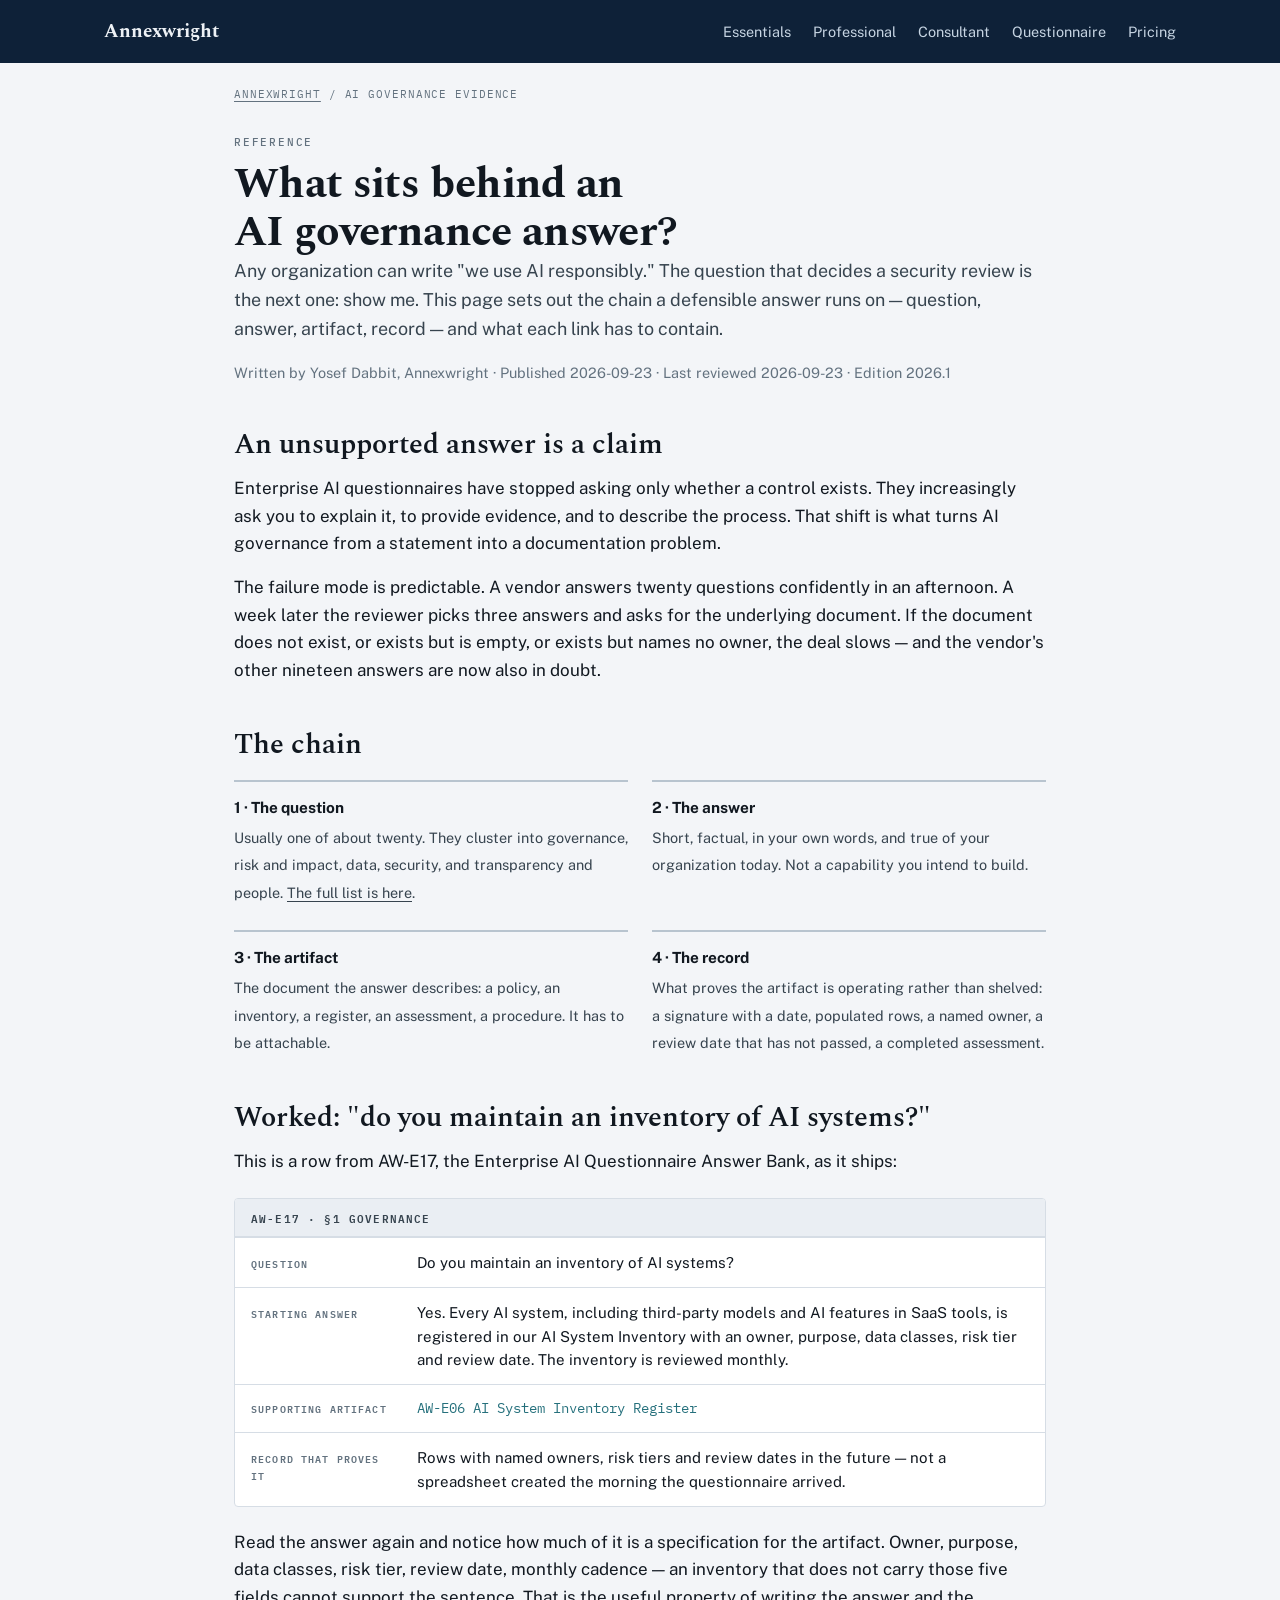
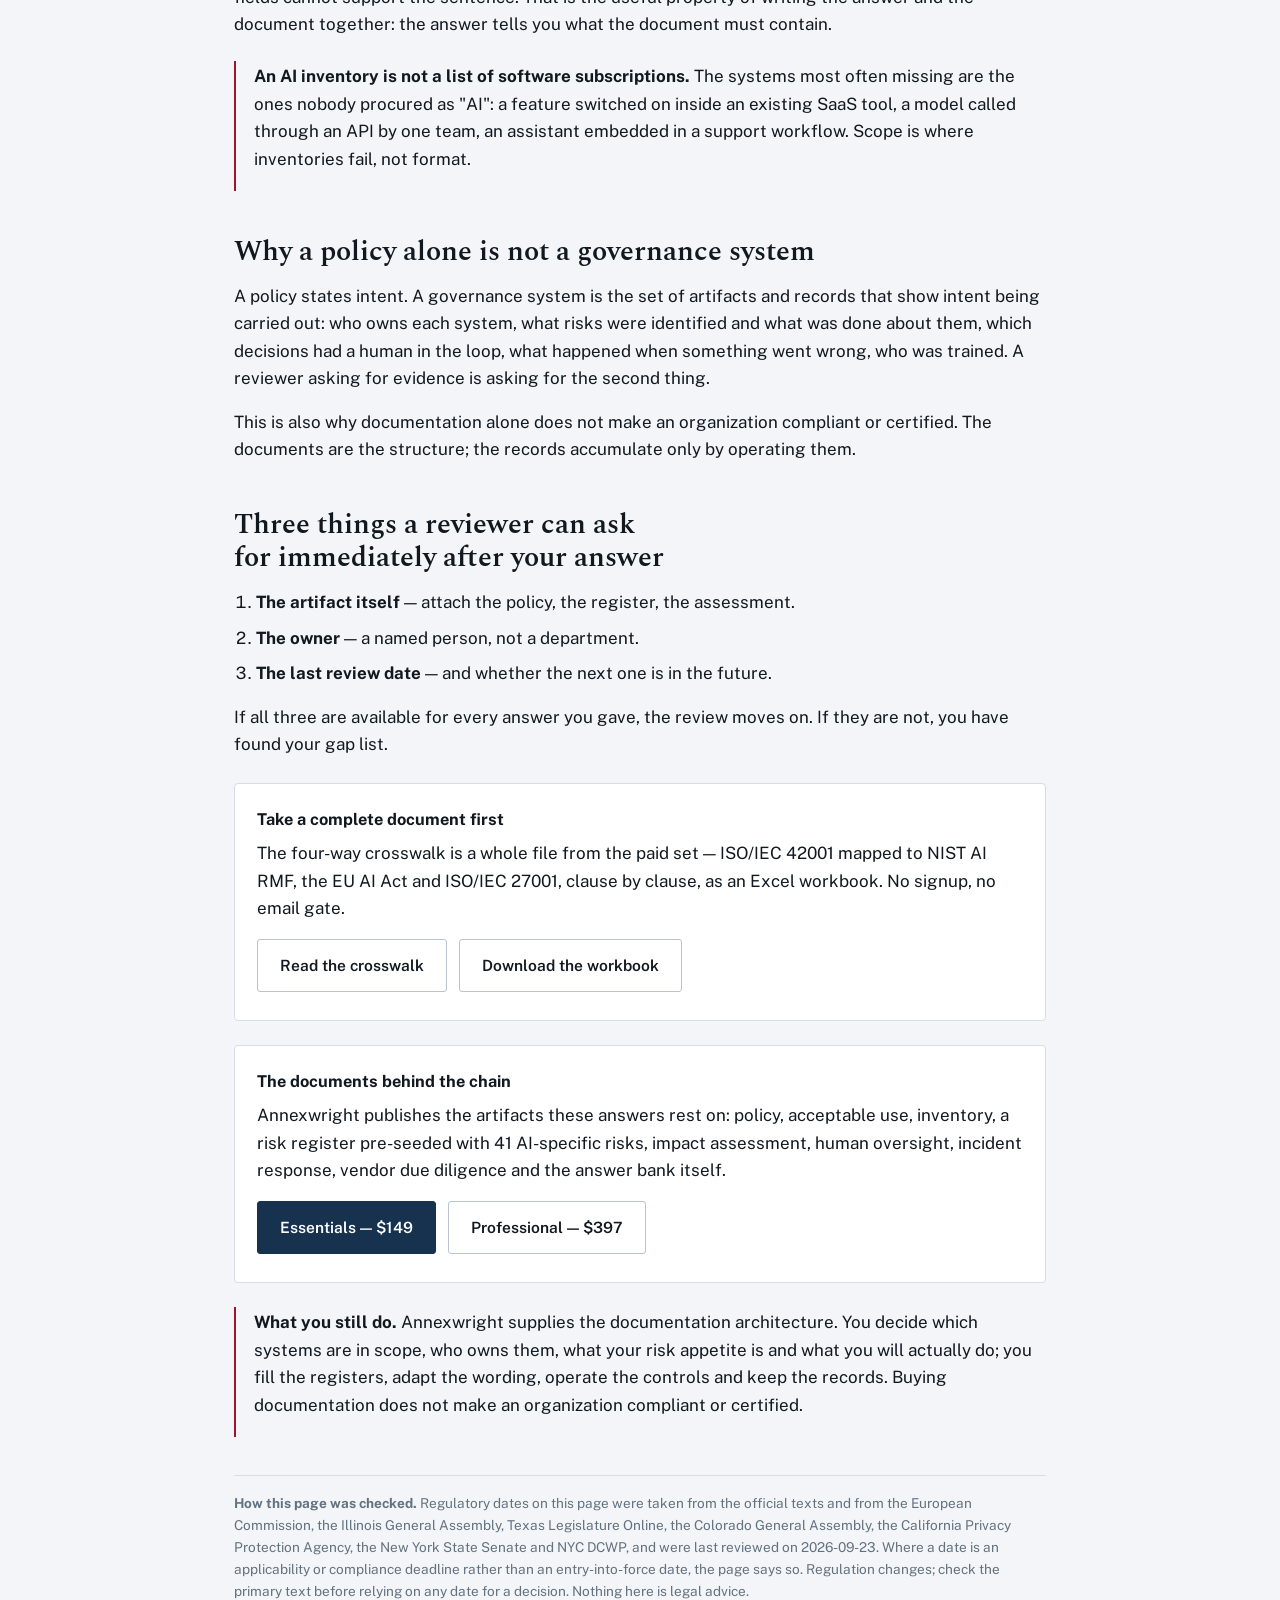
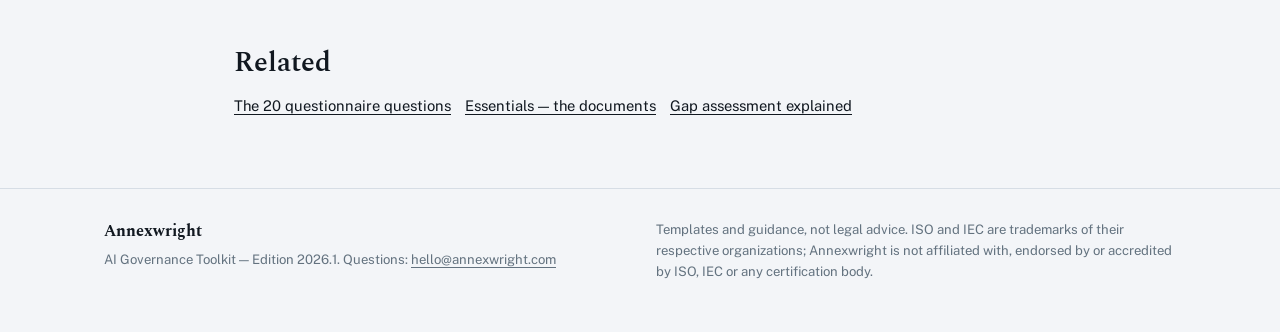
==== ai-governance-evidence/index.html @ bf2aacef "Add files via upload" ====
<!doctype html>
<html lang="en">
<head>
<meta charset="utf-8">
<meta name="viewport" content="width=device-width, initial-scale=1">
<title>What sits behind an AI governance answer? Question, answer, artifact, record</title>
<link rel="canonical" href="https://annexwright.com/ai-governance-evidence/">
<meta name="robots" content="index,follow">
<meta name="description" content="An AI governance answer is only as strong as the artifact and record behind it. The chain from questionnaire question to supporting document to the record that proves it is operating, with a real worked example.">
<meta property="og:title" content="What sits behind an AI governance answer? Question, answer, artifact, record">
<meta property="og:description" content="An AI governance answer is only as strong as the artifact and record behind it. The chain from questionnaire question to supporting document to the record that proves it is operating, with a real worked example.">
<meta property="og:type" content="article">
<meta property="og:url" content="https://annexwright.com/ai-governance-evidence/">
<meta property="og:image" content="https://annexwright.com/og-image.png">
<meta property="og:image:width" content="1200">
<meta property="og:image:height" content="630">
<meta property="og:image:alt" content="Annexwright — the editable policies, registers, assessments and documentation structure behind your AI governance answers.">
<meta property="og:site_name" content="Annexwright">
<meta name="twitter:card" content="summary_large_image">
<meta name="twitter:title" content="What sits behind an AI governance answer? Question, answer, artifact, record">
<meta name="twitter:description" content="An AI governance answer is only as strong as the artifact and record behind it. The chain from questionnaire question to supporting document to the record that proves it is operating, with a real worked example.">
<meta name="twitter:image" content="https://annexwright.com/og-image.png">
<link rel="icon" href="/favicon.svg" type="image/svg+xml"><link rel="apple-touch-icon" href="/apple-touch-icon.png">
<link rel="preconnect" href="https://fonts.googleapis.com"><link rel="preconnect" href="https://fonts.gstatic.com" crossorigin><link rel="stylesheet" href="https://fonts.googleapis.com/css2?family=Spectral:ital,wght@0,400;0,600;0,700;1,400&family=Public+Sans:wght@400;500;600;700&family=IBM+Plex+Mono:wght@400;500;600&display=swap">
<style>
:root{--paper:#F3F5F8;--surface:#FFFFFF;--surface-2:#EAEEF3;--ink:#111820;--ink-2:#37444F;--muted:#63727F;
--line:#D6DDE5;--line-strong:#B8C4CF;--navy:#16324F;--navy-2:#0E2138;--crimson:#A4122F;--teal:#25707C;
--serif:"Spectral",Georgia,"Times New Roman",serif;--sans:"Public Sans",-apple-system,BlinkMacSystemFont,"Segoe UI",Helvetica,Arial,sans-serif;
--mono:"IBM Plex Mono",ui-monospace,"SF Mono",Menlo,Consolas,monospace;--wrap:860px}
@media (prefers-color-scheme:dark){:root:not([data-theme="light"]){--paper:#0D1319;--surface:#151D25;--surface-2:#1D2831;--ink:#EDF1F5;--ink-2:#C3CDD6;
--muted:#8A99A6;--line:#27333D;--line-strong:#3A4854;--navy:#9FC0DE;--navy-2:#0A1119;--crimson:#F0798E;--teal:#63BECB}}
*{box-sizing:border-box}html,body{margin:0;padding:0}
body{background:var(--paper);color:var(--ink);font-family:var(--sans);font-size:17px;line-height:1.62;-webkit-font-smoothing:antialiased;overflow-x:hidden}
.wrap{max-width:var(--wrap);margin:0 auto;padding:0 24px}
a{color:inherit}.ilink{color:inherit;text-decoration:underline;text-underline-offset:3px;text-decoration-thickness:1px}
h1,h2,h3{margin:0;text-wrap:balance}
h1{font-family:var(--serif);font-weight:700;font-size:clamp(1.9rem,4.2vw,2.7rem);line-height:1.1;letter-spacing:-.015em}
h2{font-family:var(--serif);font-weight:600;font-size:clamp(1.35rem,2.4vw,1.75rem);line-height:1.2;margin:44px 0 14px}
h3{font-family:var(--sans);font-weight:700;font-size:1.02rem;margin:26px 0 8px}
p{margin:0 0 16px}ul,ol{margin:0 0 16px;padding-left:22px}li{margin:0 0 8px}
.eyebrow{font-family:var(--mono);font-size:.7rem;letter-spacing:.16em;text-transform:uppercase;color:var(--muted);font-weight:500;margin:0 0 10px}
.lede{font-size:1.12rem;color:var(--ink-2);margin:0 0 18px}
.small{font-size:.9rem;color:var(--muted);line-height:1.55}
.masthead{background:var(--navy-2);color:#EDF1F5;padding:16px 0}
.masthead .wrap{display:flex;align-items:center;justify-content:space-between;gap:16px;flex-wrap:wrap;max-width:1120px}
.brand{font-family:var(--serif);font-size:1.2rem;font-weight:700;text-decoration:none}
.masthead nav{display:flex;gap:22px;font-size:.9rem;color:#C6D4E2;flex-wrap:wrap}
.masthead nav a{text-decoration:none}.masthead nav a:hover{color:#fff;text-decoration:underline;text-underline-offset:3px}
.crumbs{font-family:var(--mono);font-size:.7rem;letter-spacing:.08em;text-transform:uppercase;color:var(--muted);padding:22px 0 0}
main{padding:14px 0 40px}
.btn{display:inline-flex;align-items:center;gap:8px;font-weight:600;font-size:.97rem;padding:13px 22px;border-radius:3px;
text-decoration:none;border:1px solid transparent;transition:transform .12s ease}
.btn-primary{background:var(--navy);color:var(--surface);border-color:var(--navy)}
@media (prefers-color-scheme:dark){:root:not([data-theme="light"]) .btn-primary{color:var(--navy-2)}}
.btn-primary:hover{transform:translateY(-1px)}
.btn-ghost{background:transparent;color:var(--ink);border-color:var(--line-strong)}
.cta-row{display:flex;gap:12px;flex-wrap:wrap;align-items:center;margin:8px 0 6px}
.box{border:1px solid var(--line);border-radius:4px;background:var(--surface);padding:22px;margin:24px 0}
.box h3{margin-top:0}
.rule{border-left:2px solid var(--crimson);padding:2px 0 2px 18px;margin:22px 0}
.sample{border:1px solid var(--line);border-radius:4px;overflow:hidden;background:var(--surface);margin:22px 0}
.sample-head{padding:10px 16px;background:var(--surface-2);border-bottom:1px solid var(--line);font-family:var(--mono);
font-size:.66rem;letter-spacing:.11em;text-transform:uppercase;color:var(--ink-2);font-weight:600}
.srow{display:grid;grid-template-columns:150px 1fr;gap:16px;padding:13px 16px;border-top:1px solid var(--line);align-items:baseline}
.srow:first-of-type{border-top:none}
@media (max-width:640px){.srow{grid-template-columns:1fr;gap:3px}}
.srow .lbl{font-family:var(--mono);font-size:.65rem;letter-spacing:.11em;text-transform:uppercase;color:var(--muted);font-weight:600}
.srow .val{font-size:.94rem;color:var(--ink);line-height:1.55}
.srow .val.ev{font-family:var(--mono);font-size:.85rem;color:var(--teal)}
.grid2{display:grid;grid-template-columns:1fr 1fr;gap:24px;margin:18px 0}
@media (max-width:720px){.grid2{grid-template-columns:1fr;gap:16px}}
.gitem{border-top:2px solid var(--line-strong);padding-top:13px}
.gitem b{display:block;font-size:.96rem;margin-bottom:4px}
.gitem span{font-size:.9rem;color:var(--ink-2);line-height:1.5}
details{border-top:1px solid var(--line);border-bottom:1px solid var(--line)}
details+details{border-top:none}
details>summary{list-style:none;cursor:pointer;padding:16px 0;display:flex;justify-content:space-between;gap:18px;font-weight:600;font-size:.98rem}
details>summary::-webkit-details-marker{display:none}
details>summary::after{content:"+";font-family:var(--mono);color:var(--muted)}
details[open]>summary::after{content:"\2212"}
details .body{padding:0 0 18px;font-size:.94rem;color:var(--ink-2);max-width:700px}
.pricebar{display:flex;gap:26px;flex-wrap:wrap;align-items:baseline;font-family:var(--mono);margin:6px 0 16px}
.pricebar b{font-size:1.5rem;color:var(--ink)}
.pricebar span{font-size:.8rem;color:var(--muted)}
.method{font-size:.85rem;color:var(--muted);border-top:1px solid var(--line);padding-top:16px;margin-top:38px}
.method a{color:inherit}
footer{border-top:1px solid var(--line);padding:30px 0 50px;font-size:.82rem;color:var(--muted);margin-top:30px}
footer .wrap{display:flex;justify-content:space-between;gap:18px;flex-wrap:wrap;max-width:1120px}
footer .fb{font-family:var(--serif);font-size:1rem;font-weight:700;color:var(--ink);display:block;margin-bottom:4px}
.related{display:flex;gap:14px;flex-wrap:wrap;margin:10px 0 0;font-size:.92rem}
</style>
<script type="application/ld+json">{"@context":"https://schema.org","@graph":[{"@type":"Organization","@id":"https://annexwright.com/#org","name":"Annexwright","url":"https://annexwright.com/","logo":"https://annexwright.com/apple-touch-icon.png","email":"hello@annexwright.com","description":"Independent product studio publishing editable ISO/IEC 42001 and EU AI Act governance documentation systems."},{"@type":"Article","headline":"What sits behind an AI governance answer?","description":"The chain from question to answer to supporting governance artifact to the record that proves the artifact is operating.","mainEntityOfPage":"https://annexwright.com/ai-governance-evidence/","image":"https://annexwright.com/og-image.png","author":{"@type":"Person","name":"Yosef Dabbit","url":"https://annexwright.com/#about-honest"},"publisher":{"@id":"https://annexwright.com/#org"},"datePublished":"2026-09-23","dateModified":"2026-09-23","inLanguage":"en"},{"@type":"BreadcrumbList","itemListElement":[{"@type":"ListItem","position":1,"name":"Annexwright","item":"https://annexwright.com/"},{"@type":"ListItem","position":2,"name":"What sits behind an AI governance answer?","item":"https://annexwright.com/ai-governance-evidence/"}]}]}</script>
</head>
<body>
<header class="masthead"><div class="wrap"><a class="brand" href="/">Annexwright</a><nav><a href="/essentials/">Essentials</a><a href="/professional/">Professional</a><a href="/consultant/">Consultant</a><a href="/ai-security-questionnaire/">Questionnaire</a><a href="/#pricing">Pricing</a></nav></div></header>
<div class="wrap"><p class="crumbs"><a class="ilink" href="/">Annexwright</a> / AI governance evidence</p></div>
<main><div class="wrap">

<p class="eyebrow">Reference</p>
<h1>What sits behind an AI governance answer?</h1>
<p class="lede">Any organization can write "we use AI responsibly." The question that decides a security review is the next
one: show me. This page sets out the chain a defensible answer runs on — question, answer, artifact, record — and what each
link has to contain.</p>
<p class="small">Written by Yosef Dabbit, Annexwright · Published 2026-09-23 · Last reviewed 2026-09-23 · Edition 2026.1</p>

<h2>An unsupported answer is a claim</h2>
<p>Enterprise AI questionnaires have stopped asking only whether a control exists. They increasingly ask you to explain it,
to provide evidence, and to describe the process. That shift is what turns AI governance from a statement into a
documentation problem.</p>
<p>The failure mode is predictable. A vendor answers twenty questions confidently in an afternoon. A week later the reviewer
picks three answers and asks for the underlying document. If the document does not exist, or exists but is empty, or exists
but names no owner, the deal slows — and the vendor's other nineteen answers are now also in doubt.</p>

<h2>The chain</h2>
<div class="grid2">
<div class="gitem"><b>1 · The question</b><span>Usually one of about twenty. They cluster into governance, risk and impact,
data, security, and transparency and people.
<a class="ilink" href="/ai-security-questionnaire/">The full list is here</a>.</span></div>
<div class="gitem"><b>2 · The answer</b><span>Short, factual, in your own words, and true of your organization today. Not a
capability you intend to build.</span></div>
<div class="gitem"><b>3 · The artifact</b><span>The document the answer describes: a policy, an inventory, a register, an
assessment, a procedure. It has to be attachable.</span></div>
<div class="gitem"><b>4 · The record</b><span>What proves the artifact is operating rather than shelved: a signature with a
date, populated rows, a named owner, a review date that has not passed, a completed assessment.</span></div>
</div>

<h2>Worked: "do you maintain an inventory of AI systems?"</h2>
<p>This is a row from AW-E17, the Enterprise AI Questionnaire Answer Bank, as it ships:</p>
<div class="sample">
<div class="sample-head">AW-E17 · §1 Governance</div>
<div class="srow"><span class="lbl">Question</span><span class="val">Do you maintain an inventory of AI systems?</span></div>
<div class="srow"><span class="lbl">Starting answer</span><span class="val">Yes. Every AI system, including third-party models
and AI features in SaaS tools, is registered in our AI System Inventory with an owner, purpose, data classes, risk tier and
review date. The inventory is reviewed monthly.</span></div>
<div class="srow"><span class="lbl">Supporting artifact</span><span class="val ev">AW-E06 AI System Inventory Register</span></div>
<div class="srow"><span class="lbl">Record that proves it</span><span class="val">Rows with named owners, risk tiers and review
dates in the future — not a spreadsheet created the morning the questionnaire arrived.</span></div>
</div>
<p>Read the answer again and notice how much of it is a specification for the artifact. Owner, purpose, data classes, risk
tier, review date, monthly cadence — an inventory that does not carry those five fields cannot support the sentence. That is
the useful property of writing the answer and the document together: the answer tells you what the document must contain.</p>

<div class="rule"><p><strong>An AI inventory is not a list of software subscriptions.</strong> The systems most often missing
are the ones nobody procured as "AI": a feature switched on inside an existing SaaS tool, a model called through an API by one
team, an assistant embedded in a support workflow. Scope is where inventories fail, not format.</p></div>

<h2>Why a policy alone is not a governance system</h2>
<p>A policy states intent. A governance system is the set of artifacts and records that show intent being carried out:
who owns each system, what risks were identified and what was done about them, which decisions had a human in the loop, what
happened when something went wrong, who was trained. A reviewer asking for evidence is asking for the second thing.</p>
<p>This is also why documentation alone does not make an organization compliant or certified. The documents are the structure;
the records accumulate only by operating them.</p>

<h2>Three things a reviewer can ask for immediately after your answer</h2>
<ol>
<li><strong>The artifact itself</strong> — attach the policy, the register, the assessment.</li>
<li><strong>The owner</strong> — a named person, not a department.</li>
<li><strong>The last review date</strong> — and whether the next one is in the future.</li>
</ol>
<p>If all three are available for every answer you gave, the review moves on. If they are not, you have found your gap list.</p>

<div class="box"><h3>Take a complete document first</h3><p>The four-way crosswalk is a whole file from the paid set — ISO/IEC 42001 mapped to NIST AI RMF, the EU AI Act and ISO/IEC 27001, clause by clause, as an Excel workbook. No signup, no email gate.</p><div class="cta-row"><a class="btn btn-ghost" href="/iso-42001-crosswalk/">Read the crosswalk</a><a class="btn btn-ghost" href="https://annexwright.com/iso-42001-crosswalk/AW-P09-Four-Way-Framework-Crosswalk.xlsx">Download the workbook</a></div></div>
<div class="box"><h3>The documents behind the chain</h3>
<p>Annexwright publishes the artifacts these answers rest on: policy, acceptable use, inventory, a risk register pre-seeded
with 41 AI-specific risks, impact assessment, human oversight, incident response, vendor due diligence and the answer bank
itself.</p>
<div class="cta-row"><a class="btn btn-primary" href="/essentials/">Essentials — $149</a>
<a class="btn btn-ghost" href="/professional/">Professional — $397</a></div></div>
<div class="rule"><p><strong>What you still do.</strong> Annexwright supplies the documentation architecture. You decide which systems are in scope, who owns them, what your risk appetite is and what you will actually do; you fill the registers, adapt the wording, operate the controls and keep the records. Buying documentation does not make an organization compliant or certified.</p></div>
<p class="method"><strong>How this page was checked.</strong> Regulatory dates on this page were taken from the official texts and from the European Commission, the Illinois General Assembly, Texas Legislature Online, the Colorado General Assembly, the California Privacy Protection Agency, the New York State Senate and NYC DCWP, and were last reviewed on 2026-09-23. Where a date is an applicability or compliance deadline rather than an entry-into-force date, the page says so. Regulation changes; check the primary text before relying on any date for a decision. Nothing here is legal advice.</p>

<h2>Related</h2><div class="related"><a class="ilink" href="/ai-security-questionnaire/">The 20 questionnaire questions</a> <a class="ilink" href="/essentials/">Essentials — the documents</a> <a class="ilink" href="/iso-42001-gap-assessment/">Gap assessment explained</a></div>
</div></main>
<footer><div class="wrap"><span><span class="fb">Annexwright</span>AI Governance Toolkit — Edition 2026.1. Questions: <a class="ilink" href="mailto:hello@annexwright.com">hello@annexwright.com</a></span><span style="max-width:520px">Templates and guidance, not legal advice. ISO and IEC are trademarks of their respective organizations; Annexwright is not affiliated with, endorsed by or accredited by ISO, IEC or any certification body.</span></div></footer>
</body>
</html>
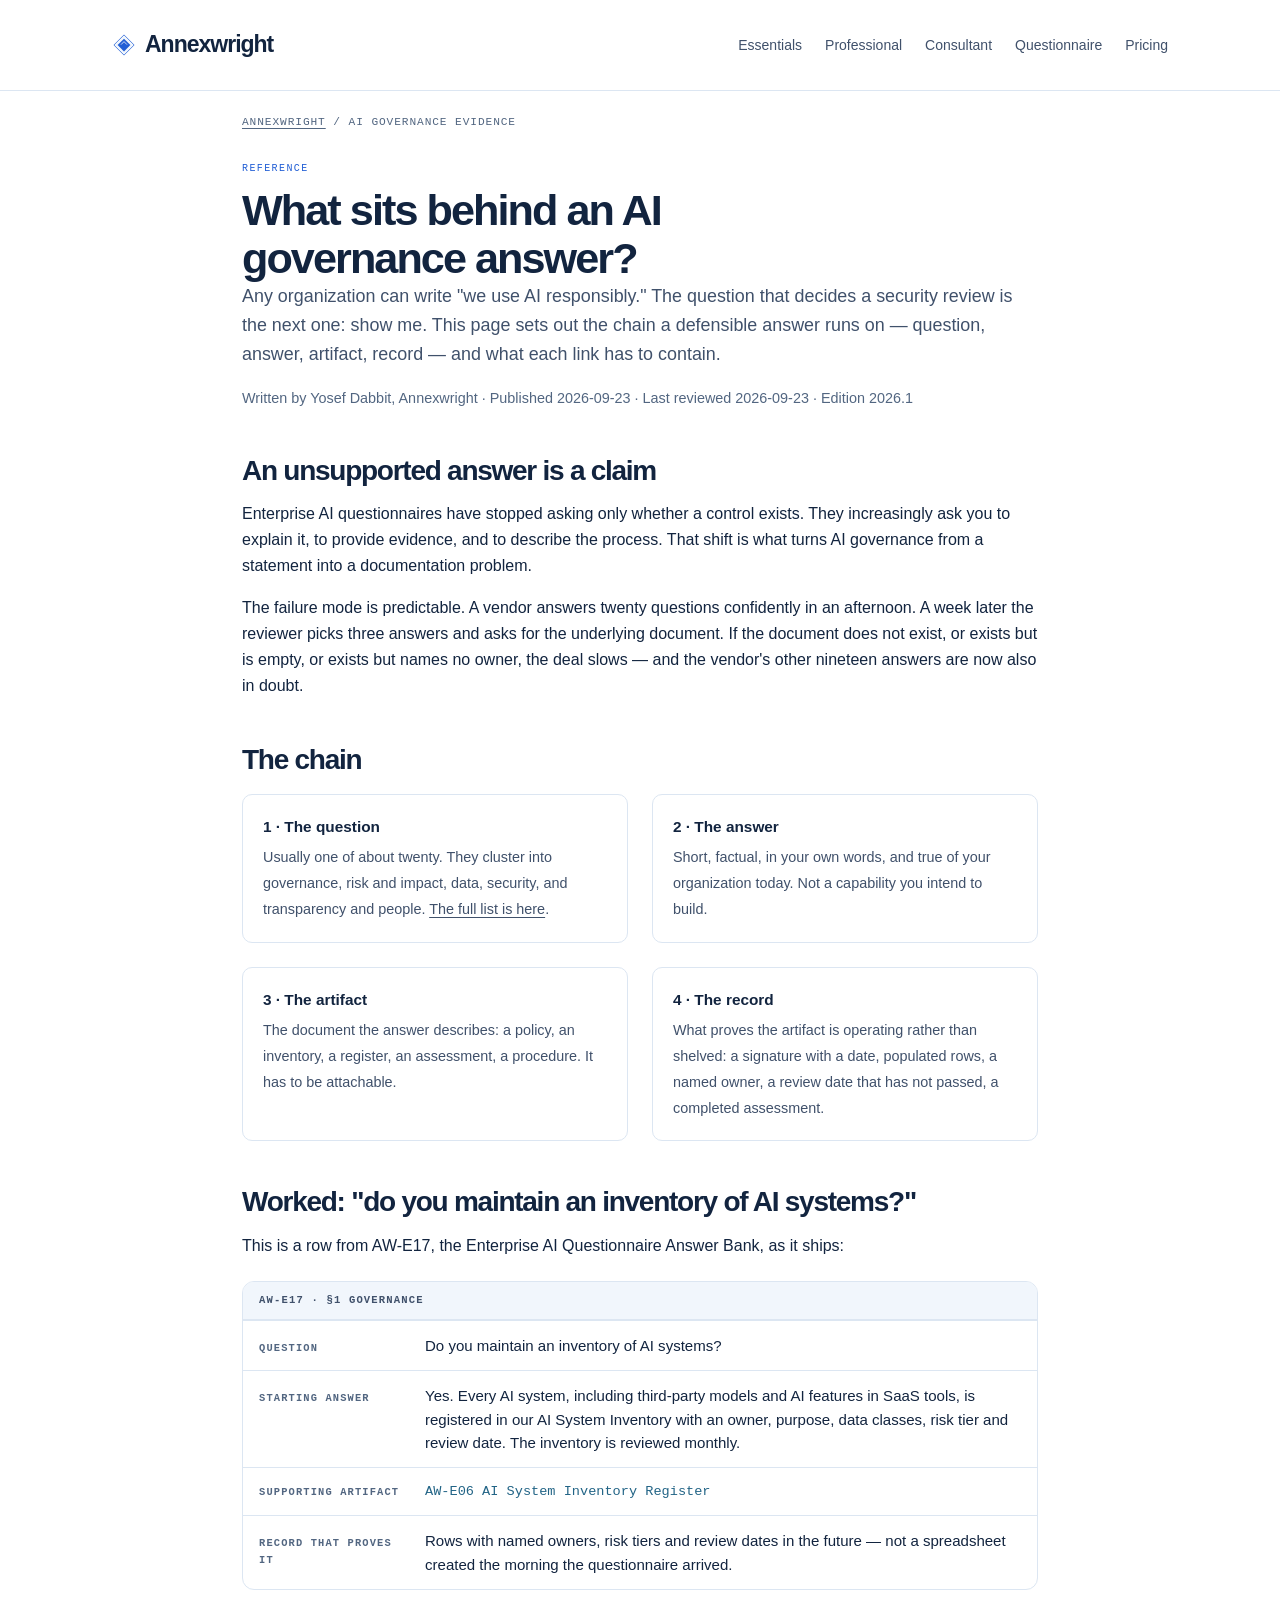
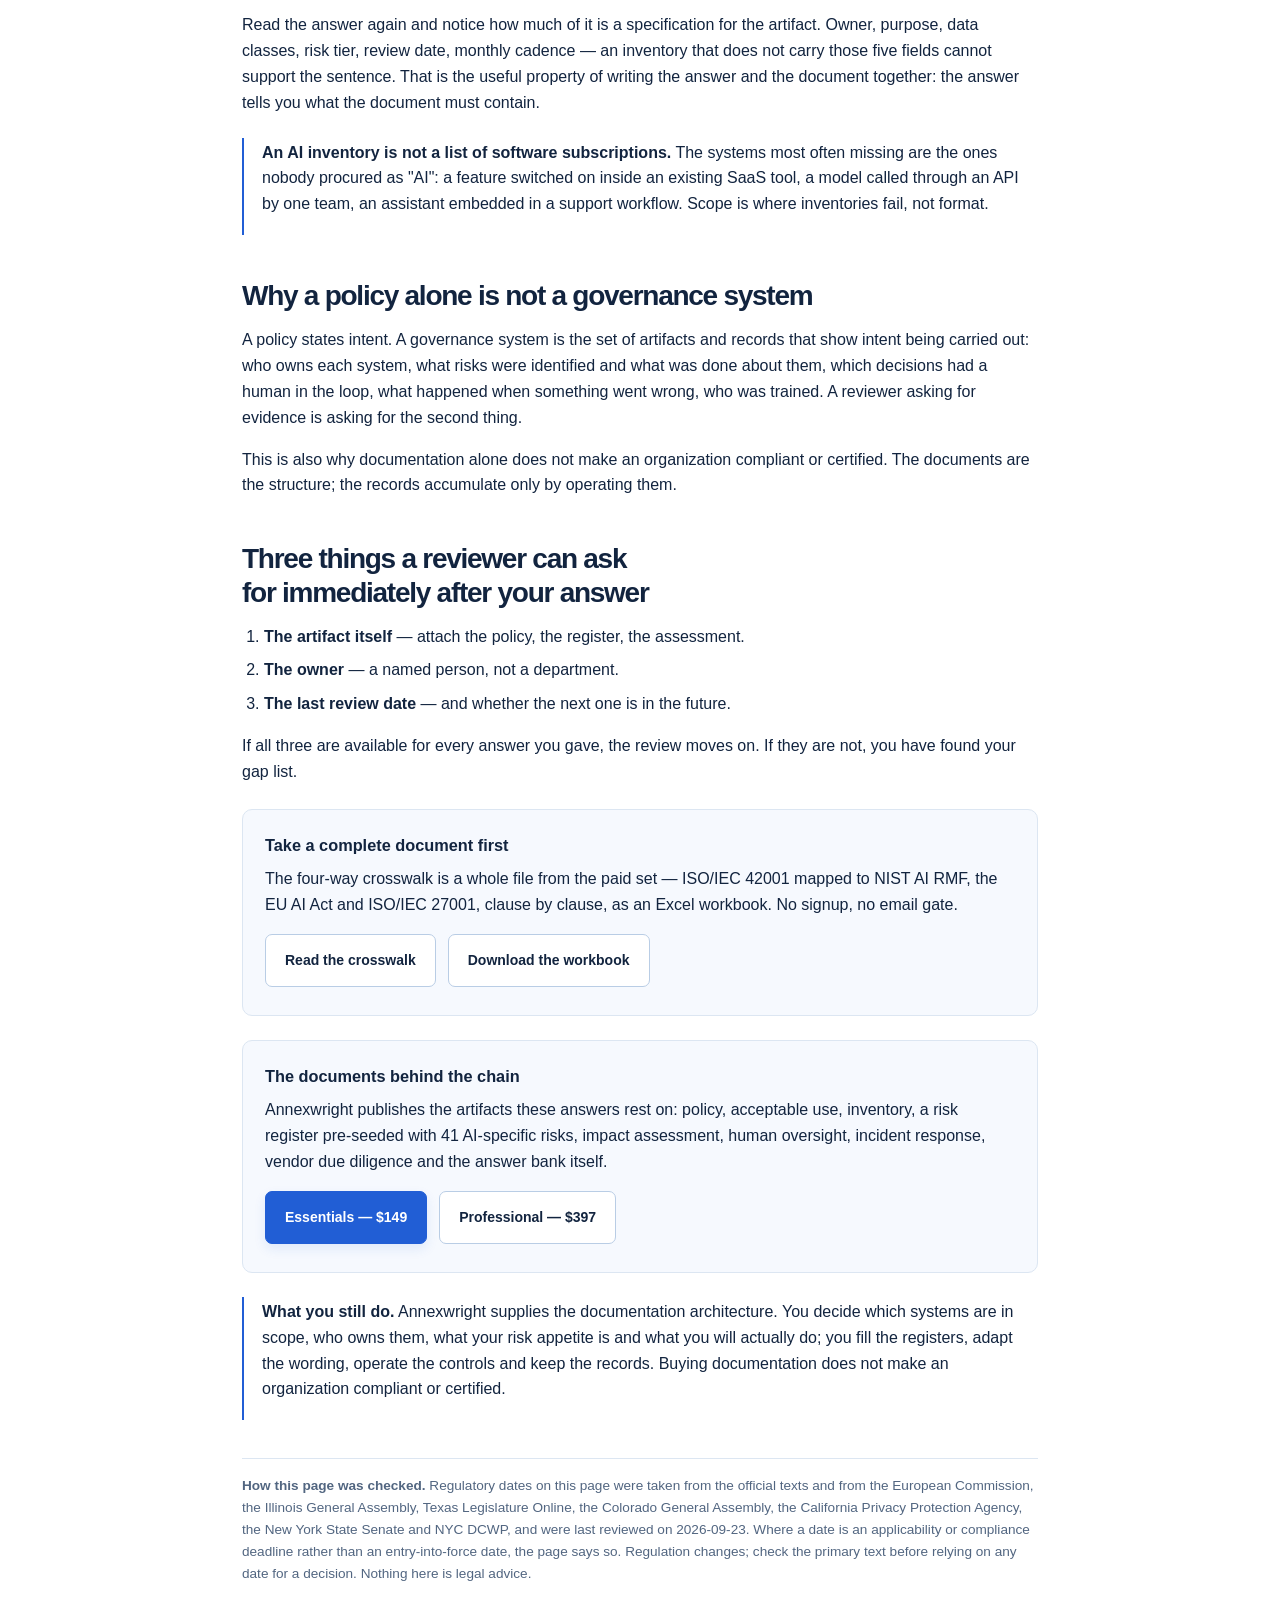
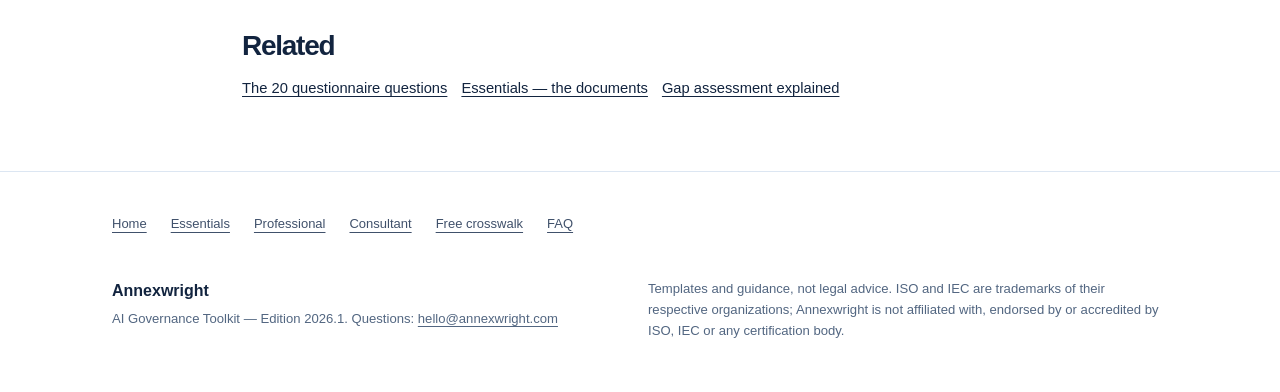
==== commit bd0e8d02: "Apply Precision Blueprint to ai-governance-evidence" ====
--- a/ai-governance-evidence/index.html
+++ b/ai-governance-evidence/index.html
@@ -1,5 +1,5 @@
 <!doctype html>
-<html lang="en">
+<html lang="en" data-theme="light">
 <head>
 <meta charset="utf-8">
 <meta name="viewport" content="width=device-width, initial-scale=1">
@@ -11,7 +11,7 @@
 <meta property="og:description" content="An AI governance answer is only as strong as the artifact and record behind it. The chain from questionnaire question to supporting document to the record that proves it is operating, with a real worked example.">
 <meta property="og:type" content="article">
 <meta property="og:url" content="https://annexwright.com/ai-governance-evidence/">
-<meta property="og:image" content="https://annexwright.com/og-image.png">
+<meta property="og:image" content="https://annexwright.com/og-image.png?v=precision-blueprint-20261022">
 <meta property="og:image:width" content="1200">
 <meta property="og:image:height" content="630">
 <meta property="og:image:alt" content="Annexwright — the editable policies, registers, assessments and documentation structure behind your AI governance answers.">
@@ -19,9 +19,9 @@
 <meta name="twitter:card" content="summary_large_image">
 <meta name="twitter:title" content="What sits behind an AI governance answer? Question, answer, artifact, record">
 <meta name="twitter:description" content="An AI governance answer is only as strong as the artifact and record behind it. The chain from questionnaire question to supporting document to the record that proves it is operating, with a real worked example.">
-<meta name="twitter:image" content="https://annexwright.com/og-image.png">
-<link rel="icon" href="/favicon.svg" type="image/svg+xml"><link rel="apple-touch-icon" href="/apple-touch-icon.png">
-<link rel="preconnect" href="https://fonts.googleapis.com"><link rel="preconnect" href="https://fonts.gstatic.com" crossorigin><link rel="stylesheet" href="https://fonts.googleapis.com/css2?family=Spectral:ital,wght@0,400;0,600;0,700;1,400&family=Public+Sans:wght@400;500;600;700&family=IBM+Plex+Mono:wght@400;500;600&display=swap">
+<meta name="twitter:image" content="https://annexwright.com/og-image.png?v=precision-blueprint-20261022">
+<link rel="icon" href="/favicon.svg?v=precision-blueprint-20261022" type="image/svg+xml"><link rel="apple-touch-icon" href="/apple-touch-icon.png?v=precision-blueprint-20261022">
+
 <style>
 :root{--paper:#F3F5F8;--surface:#FFFFFF;--surface-2:#EAEEF3;--ink:#111820;--ink-2:#37444F;--muted:#63727F;
 --line:#D6DDE5;--line-strong:#B8C4CF;--navy:#16324F;--navy-2:#0E2138;--crimson:#A4122F;--teal:#25707C;
@@ -89,12 +89,16 @@
 footer .fb{font-family:var(--serif);font-size:1rem;font-weight:700;color:var(--ink);display:block;margin-bottom:4px}
 .related{display:flex;gap:14px;flex-wrap:wrap;margin:10px 0 0;font-size:.92rem}
 </style>
-<script type="application/ld+json">{"@context":"https://schema.org","@graph":[{"@type":"Organization","@id":"https://annexwright.com/#org","name":"Annexwright","url":"https://annexwright.com/","logo":"https://annexwright.com/apple-touch-icon.png","email":"hello@annexwright.com","description":"Independent product studio publishing editable ISO/IEC 42001 and EU AI Act governance documentation systems."},{"@type":"Article","headline":"What sits behind an AI governance answer?","description":"The chain from question to answer to supporting governance artifact to the record that proves the artifact is operating.","mainEntityOfPage":"https://annexwright.com/ai-governance-evidence/","image":"https://annexwright.com/og-image.png","author":{"@type":"Person","name":"Yosef Dabbit","url":"https://annexwright.com/#about-honest"},"publisher":{"@id":"https://annexwright.com/#org"},"datePublished":"2026-09-23","dateModified":"2026-09-23","inLanguage":"en"},{"@type":"BreadcrumbList","itemListElement":[{"@type":"ListItem","position":1,"name":"Annexwright","item":"https://annexwright.com/"},{"@type":"ListItem","position":2,"name":"What sits behind an AI governance answer?","item":"https://annexwright.com/ai-governance-evidence/"}]}]}</script>
+<script type="application/ld+json">{"@context":"https://schema.org","@graph":[{"@type":"Organization","@id":"https://annexwright.com/#org","name":"Annexwright","url":"https://annexwright.com/","logo":"https://annexwright.com/apple-touch-icon.png","email":"hello@annexwright.com","description":"Independent product studio publishing editable ISO/IEC 42001 and EU AI Act governance documentation systems."},{"@type":"Article","headline":"What sits behind an AI governance answer?","description":"The chain from question to answer to supporting governance artifact to the record that proves the artifact is operating.","mainEntityOfPage":"https://annexwright.com/ai-governance-evidence/","image":"https://annexwright.com/og-image.png?v=precision-blueprint-20261022","author":{"@type":"Person","name":"Yosef Dabbit","url":"https://annexwright.com/#about-honest"},"publisher":{"@id":"https://annexwright.com/#org"},"datePublished":"2026-09-23","dateModified":"2026-09-23","inLanguage":"en"},{"@type":"BreadcrumbList","itemListElement":[{"@type":"ListItem","position":1,"name":"Annexwright","item":"https://annexwright.com/"},{"@type":"ListItem","position":2,"name":"What sits behind an AI governance answer?","item":"https://annexwright.com/ai-governance-evidence/"}]}]}</script>
+<link rel="stylesheet" href="/assets/blueprint.css">
+<meta name="theme-color" content="#215ed5">
 </head>
 <body>
-<header class="masthead"><div class="wrap"><a class="brand" href="/">Annexwright</a><nav><a href="/essentials/">Essentials</a><a href="/professional/">Professional</a><a href="/consultant/">Consultant</a><a href="/ai-security-questionnaire/">Questionnaire</a><a href="/#pricing">Pricing</a></nav></div></header>
+<a class="skip-link" href="#main-content">Skip to content</a>
+<header class="masthead"><div class="wrap"><a class="brand" href="/">Annexwright</a><nav aria-label="Main navigation"><a href="/essentials/">Essentials</a><a href="/professional/">Professional</a><a href="/consultant/">Consultant</a><a href="/ai-security-questionnaire/">Questionnaire</a><a href="/#pricing">Pricing</a></nav></div></header>
+
 <div class="wrap"><p class="crumbs"><a class="ilink" href="/">Annexwright</a> / AI governance evidence</p></div>
-<main><div class="wrap">
+<main id="main-content" tabindex="-1"><div class="wrap">
 
 <p class="eyebrow">Reference</p>
 <h1>What sits behind an AI governance answer?</h1>
@@ -159,7 +163,7 @@
 </ol>
 <p>If all three are available for every answer you gave, the review moves on. If they are not, you have found your gap list.</p>
 
-<div class="box"><h3>Take a complete document first</h3><p>The four-way crosswalk is a whole file from the paid set — ISO/IEC 42001 mapped to NIST AI RMF, the EU AI Act and ISO/IEC 27001, clause by clause, as an Excel workbook. No signup, no email gate.</p><div class="cta-row"><a class="btn btn-ghost" href="/iso-42001-crosswalk/">Read the crosswalk</a><a class="btn btn-ghost" href="https://annexwright.com/iso-42001-crosswalk/AW-P09-Four-Way-Framework-Crosswalk.xlsx">Download the workbook</a></div></div>
+<div class="box"><h3>Take a complete document first</h3><p>The four-way crosswalk is a whole file from the paid set — ISO/IEC 42001 mapped to NIST AI RMF, the EU AI Act and ISO/IEC 27001, clause by clause, as an Excel workbook. No signup, no email gate.</p><div class="cta-row"><a class="btn btn-ghost" href="/iso-42001-crosswalk/">Read the crosswalk</a><a class="btn btn-ghost" href="https://annexwright.com/iso-42001-crosswalk/Four-Way-Framework-Crosswalk.xlsx">Download the workbook</a></div></div>
 <div class="box"><h3>The documents behind the chain</h3>
 <p>Annexwright publishes the artifacts these answers rest on: policy, acceptable use, inventory, a risk register pre-seeded
 with 41 AI-specific risks, impact assessment, human oversight, incident response, vendor due diligence and the answer bank
@@ -171,6 +175,6 @@
 
 <h2>Related</h2><div class="related"><a class="ilink" href="/ai-security-questionnaire/">The 20 questionnaire questions</a> <a class="ilink" href="/essentials/">Essentials — the documents</a> <a class="ilink" href="/iso-42001-gap-assessment/">Gap assessment explained</a></div>
 </div></main>
-<footer><div class="wrap"><span><span class="fb">Annexwright</span>AI Governance Toolkit — Edition 2026.1. Questions: <a class="ilink" href="mailto:hello@annexwright.com">hello@annexwright.com</a></span><span style="max-width:520px">Templates and guidance, not legal advice. ISO and IEC are trademarks of their respective organizations; Annexwright is not affiliated with, endorsed by or accredited by ISO, IEC or any certification body.</span></div></footer>
+<footer><div class="wrap"><nav class="footer-links" aria-label="Footer navigation"><a href="/">Home</a><a href="/essentials/">Essentials</a><a href="/professional/">Professional</a><a href="/consultant/">Consultant</a><a href="/iso-42001-crosswalk/">Free crosswalk</a><a href="/#faq">FAQ</a></nav><span><span class="fb">Annexwright</span>AI Governance Toolkit — Edition 2026.1. Questions: <a class="ilink" href="mailto:hello@annexwright.com">hello@annexwright.com</a></span><span style="max-width:520px">Templates and guidance, not legal advice. ISO and IEC are trademarks of their respective organizations; Annexwright is not affiliated with, endorsed by or accredited by ISO, IEC or any certification body.</span></div></footer>
 </body>
 </html>
--- a/assets/blueprint.css
+++ b/assets/blueprint.css
@@ -0,0 +1,58 @@
+/* Precision Blueprint — no rendering dependencies or external assets. */
+:root[data-theme="light"]{--paper:#fff;--surface:#fff;--surface-2:#f1f6fc;--ink:#12243f;--ink-2:#40516b;--muted:#526681;--line:#dce6f2;--line-strong:#b9cde5;--navy:#215ed5;--navy-2:#10274b;--crimson:#215ed5;--teal:#226486;--serif:Arial,Helvetica,sans-serif;--sans:Arial,Helvetica,sans-serif;--mono:ui-monospace,Menlo,monospace;--wrap:1240px}
+body{font-size:16px}h1,h2{letter-spacing:-.045em}h2{font-weight:700}section{padding:76px 0}.wrap{padding-left:32px;padding-right:32px}.masthead{background:#fff;color:var(--ink);border-bottom:1px solid var(--line);padding:23px 0}.brand{font-size:23px;letter-spacing:-1px}.brand:before{content:'◈';color:var(--navy);margin-right:9px}.masthead nav{color:var(--ink-2);gap:23px;font-size:14px}.masthead nav a:hover{color:var(--navy)}.btn{border-radius:7px;font-size:14px;padding:14px 19px;min-height:48px}.btn-primary{color:#fff!important;background:#215ed5;box-shadow:0 5px 12px #215ed51a}.btn-ghost{background:#fff}.btn:hover{transform:translateY(-2px)}a:focus-visible,summary:focus-visible{outline:3px solid #215ed5;outline-offset:5px}.eyebrow{color:#215ed5;font-size:10px;letter-spacing:.14em}.hero{position:relative;background:radial-gradient(ellipse at 80% 40%,#e8f2ff 0,transparent 60%),linear-gradient(#fcfdff,#f5f9ff);padding:86px 0 68px;overflow:hidden}.hero-layout{display:grid;grid-template-columns:1.05fr 1fr;gap:38px;align-items:center}.hero h1{font-size:clamp(38px,4.2vw,59px);line-height:1.07;max-width:640px}.hero .lede{font-size:17px;line-height:1.75;max-width:530px}.hero .g24{gap:22px}.hero .facts{font-size:11px;line-height:1.7}.hero .trust{font-size:12px;line-height:1.7}.payment-note{font-size:12px;font-weight:600;color:#40516b}.blueprint-scene{position:relative;height:540px;perspective:1100px;isolation:isolate;background-image:linear-gradient(#3478db0b 1px,transparent 1px),linear-gradient(90deg,#3478db0b 1px,transparent 1px);background-size:32px 32px;border:1px solid #bcd3ee80;border-radius:12px;--rx:0deg;--ry:0deg}.scene-heading,.scene-footer{position:absolute;left:20px;right:20px;display:flex;justify-content:space-between;gap:12px;color:#41628e;font:9px/1.6 var(--mono);letter-spacing:.06em;z-index:5}.scene-heading{top:19px}.scene-footer{bottom:19px}.scene-footer span:last-child{font-family:var(--sans);letter-spacing:0}.blueprint-orbit{position:absolute;inset:85px 25px;border:1px solid #6b9fe14a;border-radius:50%;transform:rotate(-35deg);box-shadow:0 0 0 35px #7aa8e20a,0 0 80px #78adfa21}.document-stage{position:absolute;inset:65px 16px 55px;transform-style:preserve-3d;transform:rotateX(var(--rx)) rotateY(var(--ry));transition:transform .18s ease-out}.doc-position{position:absolute;width:57%;height:232px;transform-style:preserve-3d}.doc-0{left:5%;top:8px;transform:translateZ(15px) rotateY(-15deg) rotateX(9deg) rotateZ(-9deg)}.doc-1{right:0;top:61px;transform:translateZ(48px) rotateY(-15deg) rotateX(9deg) rotateZ(-9deg)}.doc-2{left:0;top:170px;transform:translateZ(80px) rotateY(-15deg) rotateX(9deg) rotateZ(-9deg)}.doc-3{right:4%;top:222px;transform:translateZ(115px) rotateY(-15deg) rotateX(9deg) rotateZ(-9deg)}.blueprint-doc{height:100%;padding:18px 19px;background:linear-gradient(135deg,#fffffffa,#f4f8fffa);border:1px solid #fff;border-bottom:3px solid #bfd0e8;border-right:3px solid #d4e1f2;border-radius:9px;box-shadow:7px 16px 25px #274d7f20,0 0 0 1px #bbd0e488;animation:document-float 7s ease-in-out infinite;transition:box-shadow .2s}.doc-1 .blueprint-doc{animation-delay:-1.7s}.doc-2 .blueprint-doc{animation-delay:-3.5s}.doc-3 .blueprint-doc{animation-delay:-5.2s}.doc-meta,.doc-bottom{display:flex;justify-content:space-between;font:8px var(--mono);color:#526c91;letter-spacing:.08em}.doc-icon{display:block;color:#215ed5;font-size:26px;margin:12px 0 8px}.blueprint-doc h3{font-size:17px;letter-spacing:-.03em}.blueprint-doc p{font-size:8px;color:#526681;margin-top:6px}.doc-lines{display:grid;gap:7px;margin:15px 0}.doc-lines i{height:3px;background:#dce7f6;border-radius:2px}.doc-lines i:nth-child(2){width:82%}.doc-lines i:nth-child(3){width:61%;background:#9bbbe9}.doc-bottom{padding-top:10px;border-top:1px solid #dce6f2;font-size:7px}.doc-bottom span:first-child{color:#215ed5;font-size:9px}.blueprint-doc:hover{box-shadow:8px 20px 32px #215ed534,0 0 0 1px #85b1ef}.flow,.tier,.manifest,.sample{border-radius:12px}.flow .fs{padding:25px 20px}.tier{padding:30px;border-color:#dce6f2;box-shadow:0 10px 35px #173c6b06}.tier.featured{border-color:#215ed5;box-shadow:0 10px 35px #215ed515}.tier h3{font-size:25px}.card,.alt{border-top-width:1px}.badge{border-radius:4px;color:white!important}.skip-link{position:absolute;left:20px;top:-100px;background:white;padding:12px;z-index:100}.skip-link:focus{top:10px}main{display:block}#how{background:#fff}#free,#choose,#partners{background:#f6f9fe}.honest{border-color:#215ed5}.masthead+main>.wrap{padding-top:16px}
+@keyframes document-float{0%,100%{transform:translateY(0)}50%{transform:translateY(-7px)}}
+@media(min-width:1500px){.hero{padding:104px 0 88px}}
+@media(max-width:1000px){.hero-layout{grid-template-columns:1fr;gap:32px}.hero .narrow{max-width:760px}.hero h1{max-width:740px}.blueprint-scene{width:min(100%,600px);justify-self:center}.hero .lede{max-width:650px}}
+@media(max-width:600px){.wrap{padding-left:22px;padding-right:22px}.masthead{padding:18px 0}.masthead .wrap{gap:15px}.masthead nav{gap:14px;flex-wrap:wrap;font-size:12px}.hero{padding:48px 0 38px}.hero h1{font-size:39px}.hero .lede{font-size:16px}.hero .cta-row{align-items:stretch;flex-direction:column}.hero .btn{justify-content:center}.blueprint-scene{height:450px}.document-stage{inset:65px 13px 55px}.doc-position{height:190px;width:59%}.blueprint-doc{padding:13px 12px}.blueprint-doc h3{font-size:13px}.doc-icon{font-size:20px;margin:7px 0}.blueprint-doc p{font-size:7px}.doc-lines{margin:10px 0;gap:6px}.doc-1{top:42px}.doc-2{top:132px}.doc-3{top:173px}.doc-bottom span:last-child{display:none}.scene-footer{font-size:8px;left:12px;right:12px}.scene-footer span:last-child{display:none}section{padding:52px 0}.tier{padding:24px}}
+@media(prefers-reduced-motion:reduce),(update:slow){*,*::before,*::after{animation:none!important;transition:none!important;scroll-behavior:auto!important}.document-stage{transform:none!important}}
+@media(pointer:coarse){.blueprint-doc{animation:none}.document-stage{transform:none}}
+.blueprint-scene.is-paused .blueprint-doc{animation-play-state:paused}
+/* Keep each document title legible through the perspective stack. */
+.doc-position{width:48%;height:210px}.doc-0{left:1%;top:4px}.doc-1{right:0;top:60px}.doc-2{left:0;top:197px}.doc-3{right:0;top:244px}.doc-icon{margin:7px 0}.blueprint-doc h3{font-size:15px}.blueprint-doc{animation-duration:8s}.scene-footer{bottom:12px}.blueprint-scene{height:570px}
+@media(max-width:600px){.blueprint-scene{height:470px}.doc-position{width:47%;height:176px}.doc-0{left:2%;top:0}.doc-1{right:1%;top:43px}.doc-2{left:0;top:164px}.doc-3{right:0;top:210px}.blueprint-doc h3{font-size:12px}.blueprint-doc p{line-height:1.5}.doc-lines{gap:5px;margin:8px 0}.doc-icon{margin:5px 0}}
+body:not(:has(.blueprint-scene)){--wrap:860px}
+/* Shared identity and reference-page refinements. */
+:root[data-theme="light"]{--crimson-soft:#eaf2ff;--accent:#215ed5;--mut:#526681;--bg:#fff}
+.brand{display:inline-flex;align-items:center;gap:9px;color:var(--ink)}
+.brand::before{content:"";display:inline-block;width:24px;height:24px;flex:none;margin:0;background:url('/favicon.svg') center/contain no-repeat}
+.masthead nav a{display:inline-flex;align-items:center;min-height:32px;padding:4px 0}
+.masthead nav a[aria-current="page"]{color:#215ed5;text-decoration:underline;text-underline-offset:6px}
+.scroll:focus-visible,.xtable-wrap:focus-visible{outline:3px solid #215ed5;outline-offset:4px}
+main:focus{outline:none}
+main>.wrap>h1{max-width:25ch}
+.box,.cta,.pricebar,.gitem{border-radius:10px}
+.box,.cta{background:#f6f9fe;border-color:#dce6f2}
+.pricebar{padding:18px 20px;background:#f1f6fc;border:1px solid #dce6f2}
+.gitem{padding:20px;border:1px solid #dce6f2;background:#fff}
+.gitem b{color:#12243f}
+.resource-page{font-family:var(--sans);color:var(--ink);background:#fff}
+.resource-page .wrap{max-width:1120px;margin:0 auto;padding:0 32px}
+.resource-page main{padding:14px 0 40px}
+.resource-page h1{font-size:clamp(1.9rem,4.2vw,2.7rem);line-height:1.1;max-width:30ch;margin:22px 0 18px}
+.resource-page h2{font-size:clamp(1.35rem,2.4vw,1.75rem);margin:36px 0 14px}
+.resource-page .lede{font-size:1.12rem;color:var(--ink-2);margin:0 0 22px;max-width:70ch}
+.resource-page .eyebrow{margin-top:24px;line-height:1.5}
+.resource-page .crumbs{font:10px/1.6 var(--mono);letter-spacing:.08em;text-transform:uppercase;color:var(--muted);padding:14px 0 0}
+.resource-page a{color:var(--navy)}
+.resource-page .brand{color:var(--ink)}
+.resource-page .btn-primary{color:#fff}
+.resource-page th{background:#f1f6fc;color:#12243f}
+.resource-page td{line-height:1.6}
+.resource-page .note{background:#f1f6fc;color:#40516b;border-color:#dce6f2}
+.resource-page footer{margin:0;padding:32px 0 48px;color:#526681}
+.resource-page .cta-row{display:flex;gap:12px;flex-wrap:wrap}
+@media(max-width:600px){.masthead nav{gap:4px 18px}.masthead nav a{min-height:40px}.resource-page .wrap{padding-left:22px;padding-right:22px}.resource-page .btn{display:inline-flex;justify-content:center;min-height:48px}.resource-page .cta-row{flex-direction:column}.resource-page h1{font-size:31px}.resource-page table{min-width:980px}}
+@media print{.masthead,.skip-link,.blueprint-scene{display:none}body{color:#111;background:#fff}main>.wrap,.wrap{max-width:none}a{color:inherit}.scroll,.xtable-wrap{overflow:visible}details:not([open])>div{display:block}section{padding:24px 0}.hero-layout{display:block}.btn{box-shadow:none}}
+.motion-toggle{font:10px var(--sans);color:#215ed5;background:#fff;border:1px solid #b9cde5;border-radius:5px;min-height:30px;padding:5px 10px;cursor:pointer;letter-spacing:0;margin-top:-8px}
+.motion-toggle:focus-visible{outline:3px solid #215ed5;outline-offset:3px}
+.motion-toggle:disabled{color:#526681;cursor:default}
+.motion-toggle[hidden]{display:none}
+@media(max-width:600px){.motion-toggle{min-height:36px}}
+.masthead .wrap{display:flex;align-items:center;justify-content:space-between;gap:16px;flex-wrap:wrap}
+.masthead nav{display:flex;flex-wrap:wrap}
+.masthead nav a{min-height:44px}
+.footer-links{display:flex;flex-wrap:wrap;gap:8px 24px;width:100%;margin-bottom:14px;font-size:13px}
+.footer-links a{display:inline-flex;align-items:center;min-height:44px;color:#40516b;text-underline-offset:4px}
+.brand,.masthead nav a{text-decoration:none}
+.masthead nav a:hover{text-decoration:underline;text-underline-offset:5px;color:#215ed5}
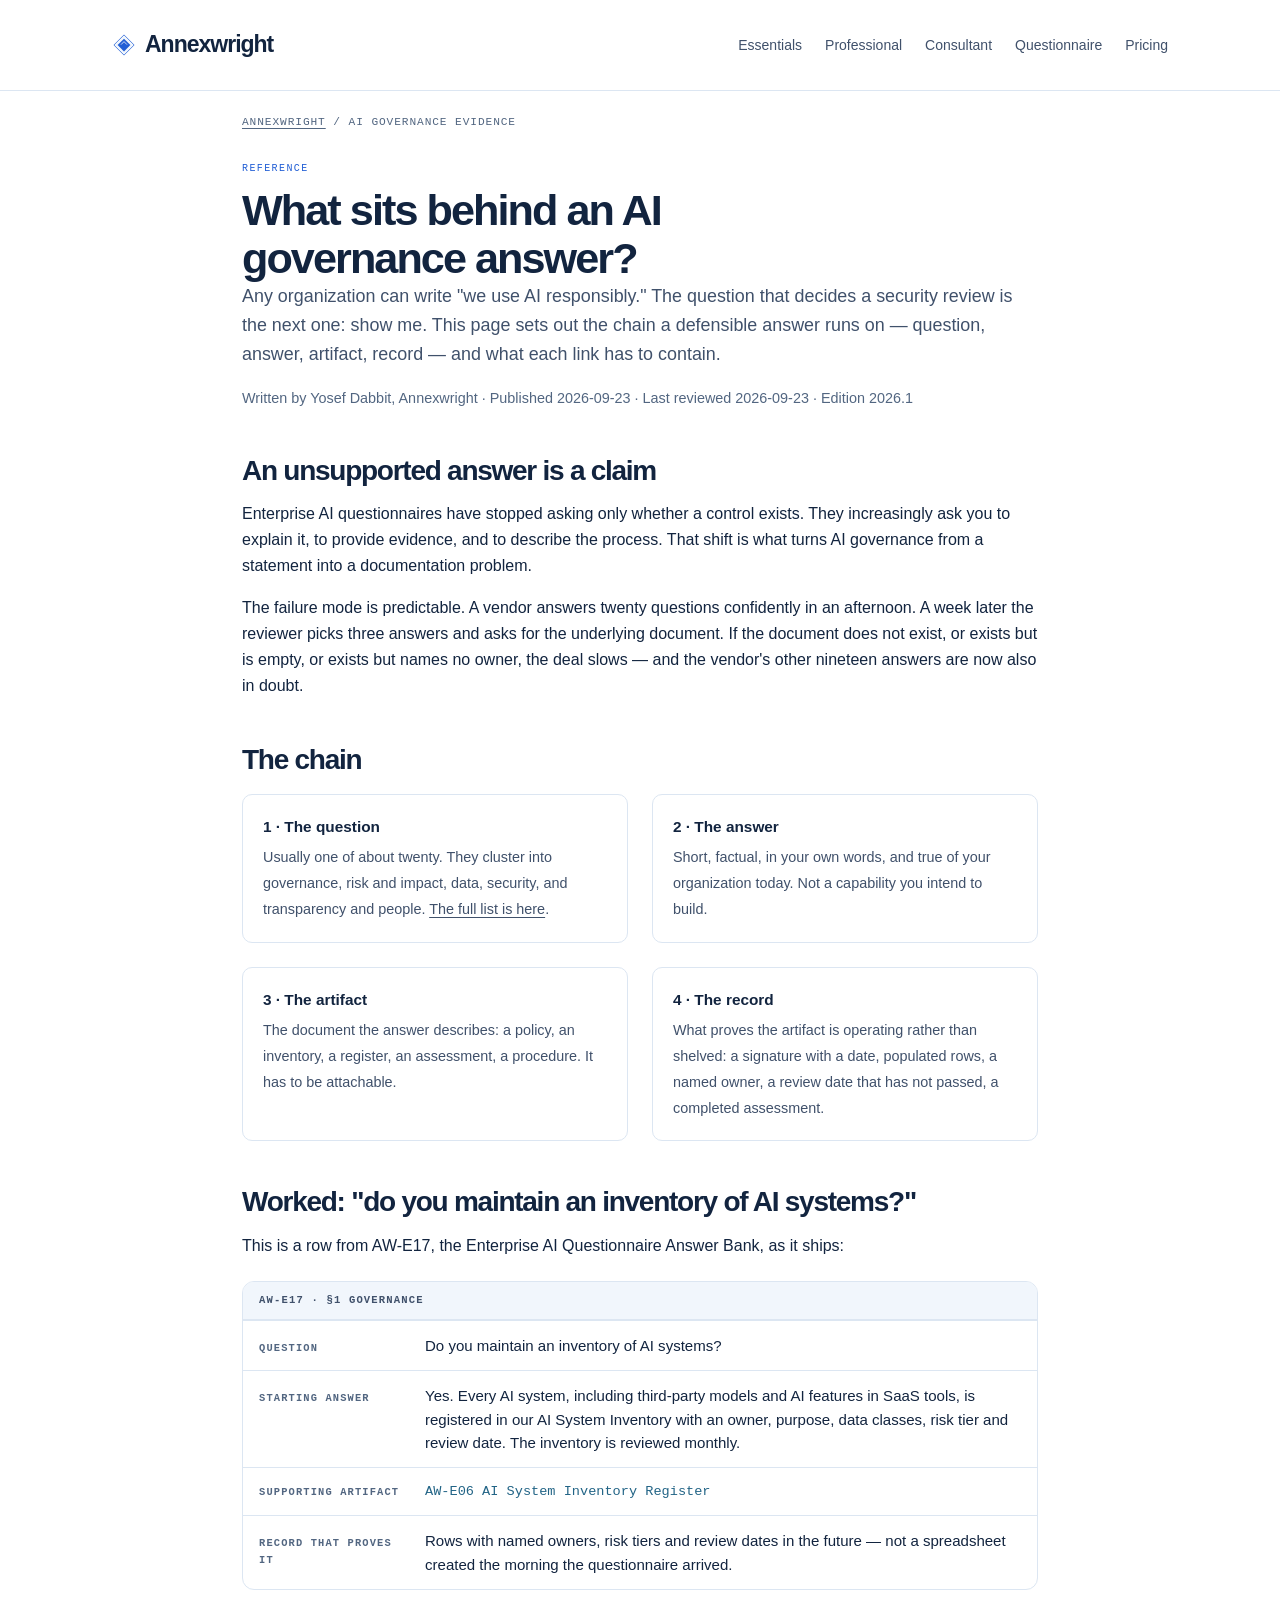
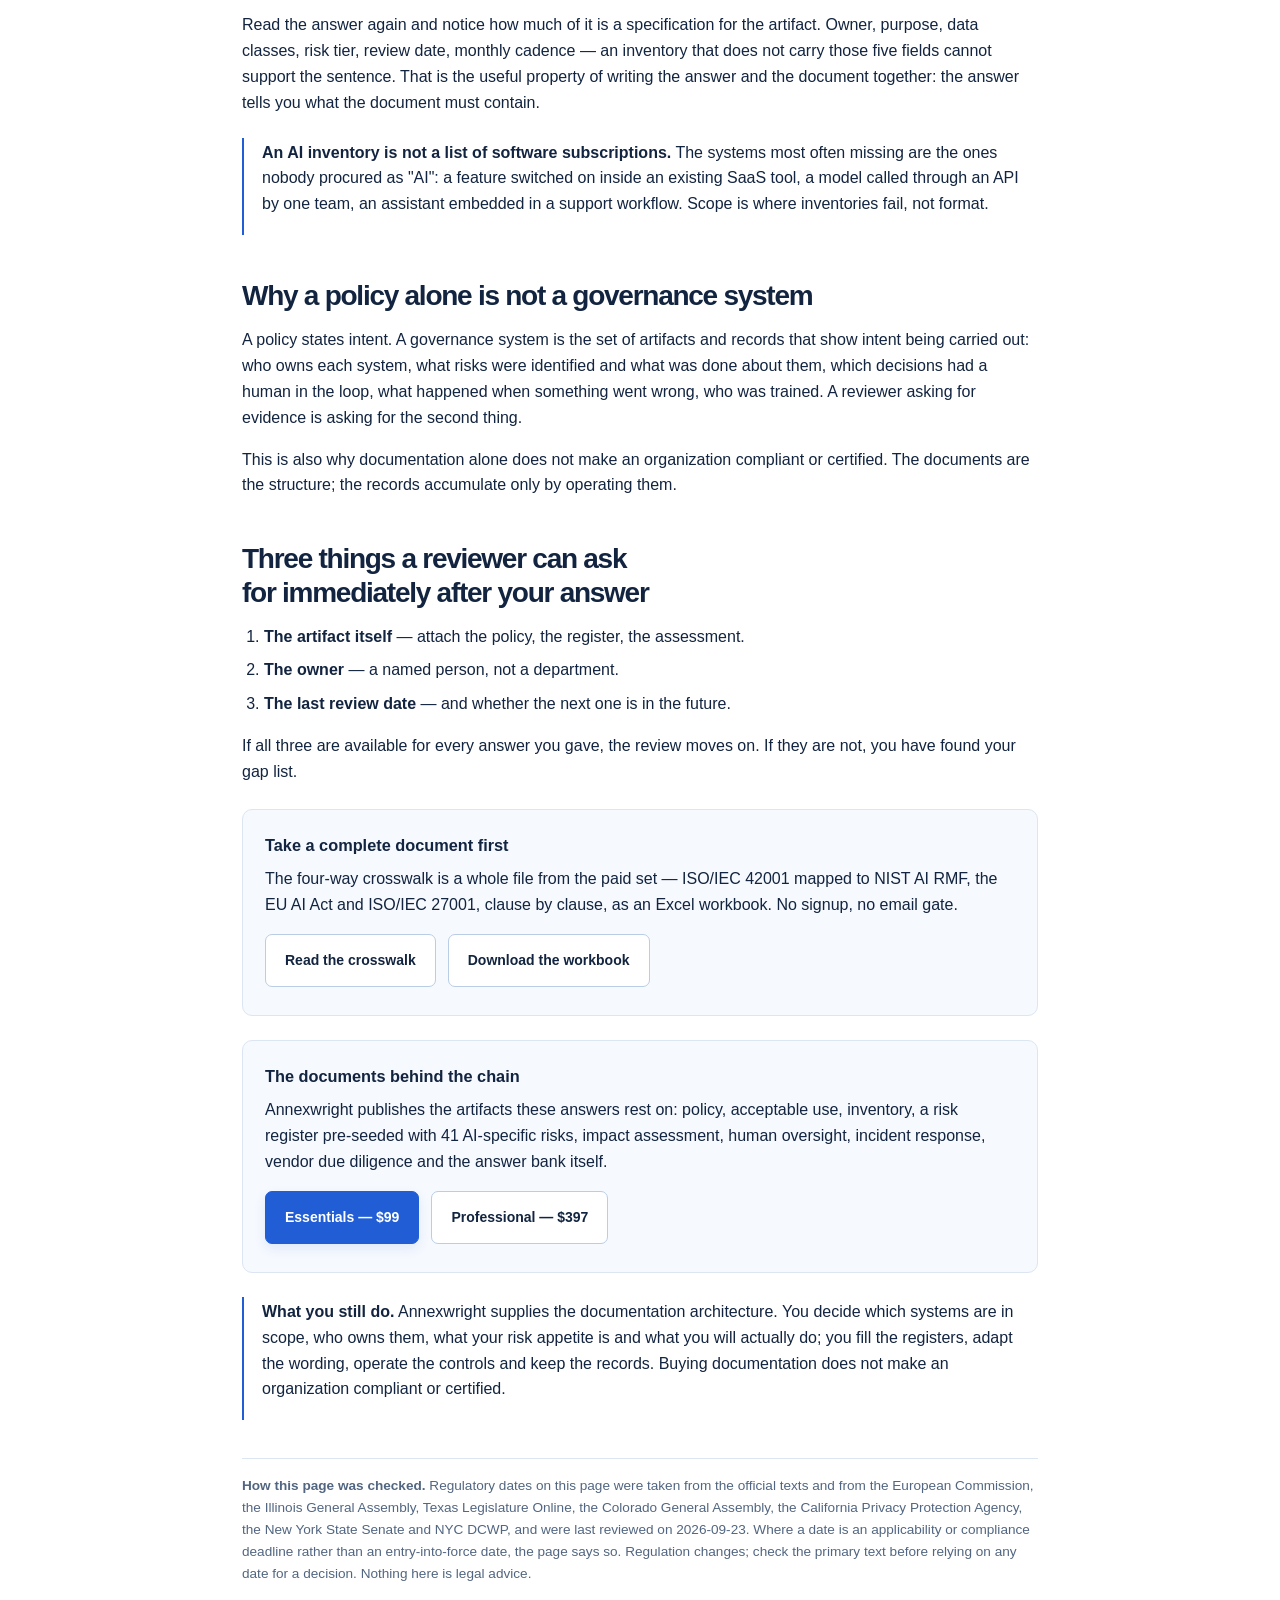
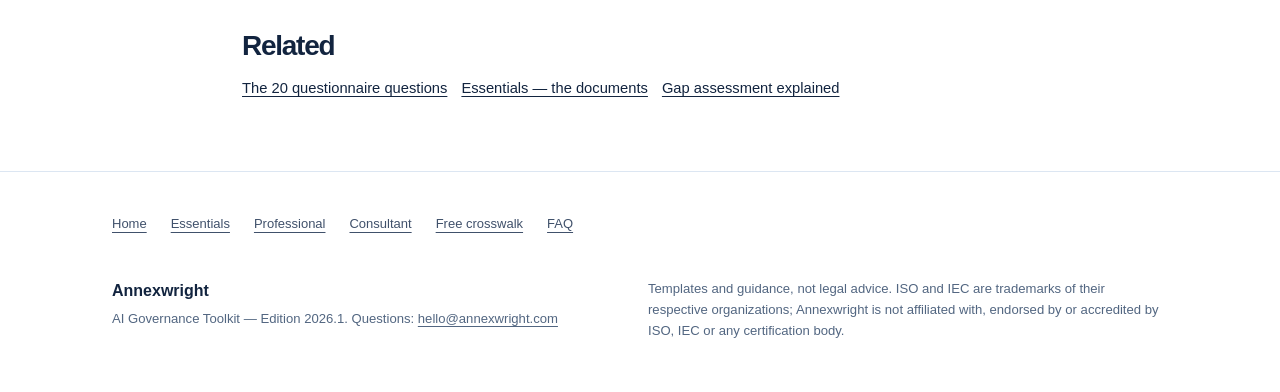
==== commit 04d7b92b: "Add files via upload" ====
--- a/ai-governance-evidence/index.html
+++ b/ai-governance-evidence/index.html
@@ -168,7 +168,7 @@
 <p>Annexwright publishes the artifacts these answers rest on: policy, acceptable use, inventory, a risk register pre-seeded
 with 41 AI-specific risks, impact assessment, human oversight, incident response, vendor due diligence and the answer bank
 itself.</p>
-<div class="cta-row"><a class="btn btn-primary" href="/essentials/">Essentials — $149</a>
+<div class="cta-row"><a class="btn btn-primary" href="/essentials/">Essentials — $99</a>
 <a class="btn btn-ghost" href="/professional/">Professional — $397</a></div></div>
 <div class="rule"><p><strong>What you still do.</strong> Annexwright supplies the documentation architecture. You decide which systems are in scope, who owns them, what your risk appetite is and what you will actually do; you fill the registers, adapt the wording, operate the controls and keep the records. Buying documentation does not make an organization compliant or certified.</p></div>
 <p class="method"><strong>How this page was checked.</strong> Regulatory dates on this page were taken from the official texts and from the European Commission, the Illinois General Assembly, Texas Legislature Online, the Colorado General Assembly, the California Privacy Protection Agency, the New York State Senate and NYC DCWP, and were last reviewed on 2026-09-23. Where a date is an applicability or compliance deadline rather than an entry-into-force date, the page says so. Regulation changes; check the primary text before relying on any date for a decision. Nothing here is legal advice.</p>
